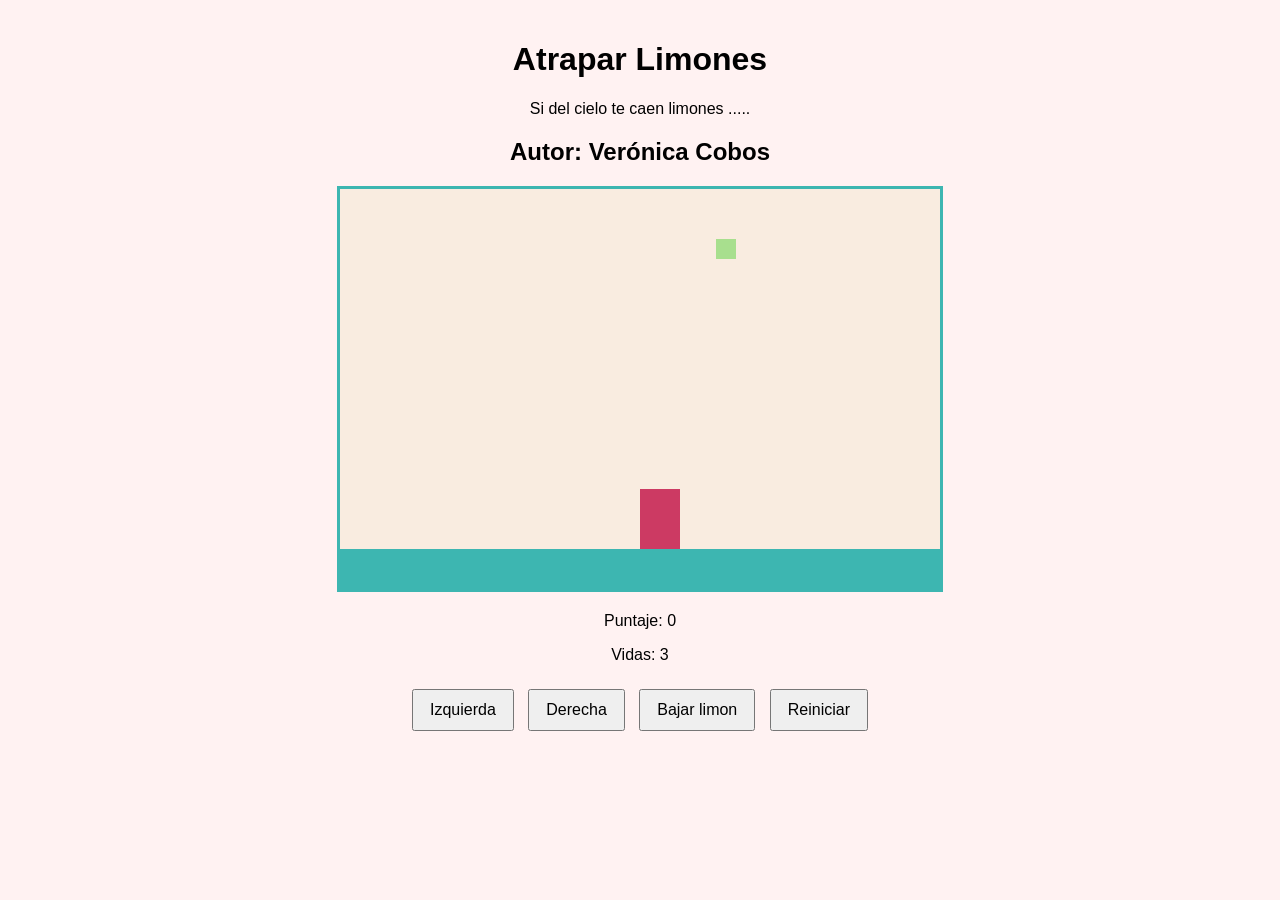
==== index.html @ 20c53a3b "Renombrando html principal" ====
<!DOCTYPE html>
<html>
<head>
  <title>Caza Limones</title>
  <link rel="stylesheet" href="limones.css"/>
  <script src="utils.js"></script>

</head>
<body onload="iniciar()">
  <div class="contenedor">
    <h1>Atrapar Limones</h1>
    <p>Si del cielo te caen limones ..... </p>
    <h2>Autor: Verónica Cobos</h2>
    <canvas id="areaJuego" width="600" height="400"></canvas>
    <div class="panel">
      <p>
        Puntaje: 
        <span id="txtPuntaje">0</span>
      </p>
      <p>
        Vidas: 
        <span id="txtVidas">3</span>
      </p>
    </div>
    <div class="botones">
      <button onclick="moverIzquierda();">Izquierda</button>
      <button onclick="moverDerecha();">Derecha</button>
      <button onclick="bajarLimon()">Bajar limon</button>
      <button onclick="reiniciar()">Reiniciar</button>
    </div>
  </div>

  <script src="limones.js"></script>
</body>
</html>
---- limones.css ----
body {
  font-family: Arial, sans-serif;
  background-color: #FFF2F2;
  color: black;
  text-align: center;
  margin: 0;
  padding: 20px;
}

.contenedor {
  max-width: 800px;
  margin: 0 auto;
}

canvas {
  background-color: #f9ece0;
  border: 3px solid #3DB6B1;
  display: block;
  margin: 20px auto;
}

.panel {
  margin: 20px 0;
}

.botones button {
  margin: 5px;
  padding: 10px 16px;
  font-size: 16px;
  cursor: pointer;
}
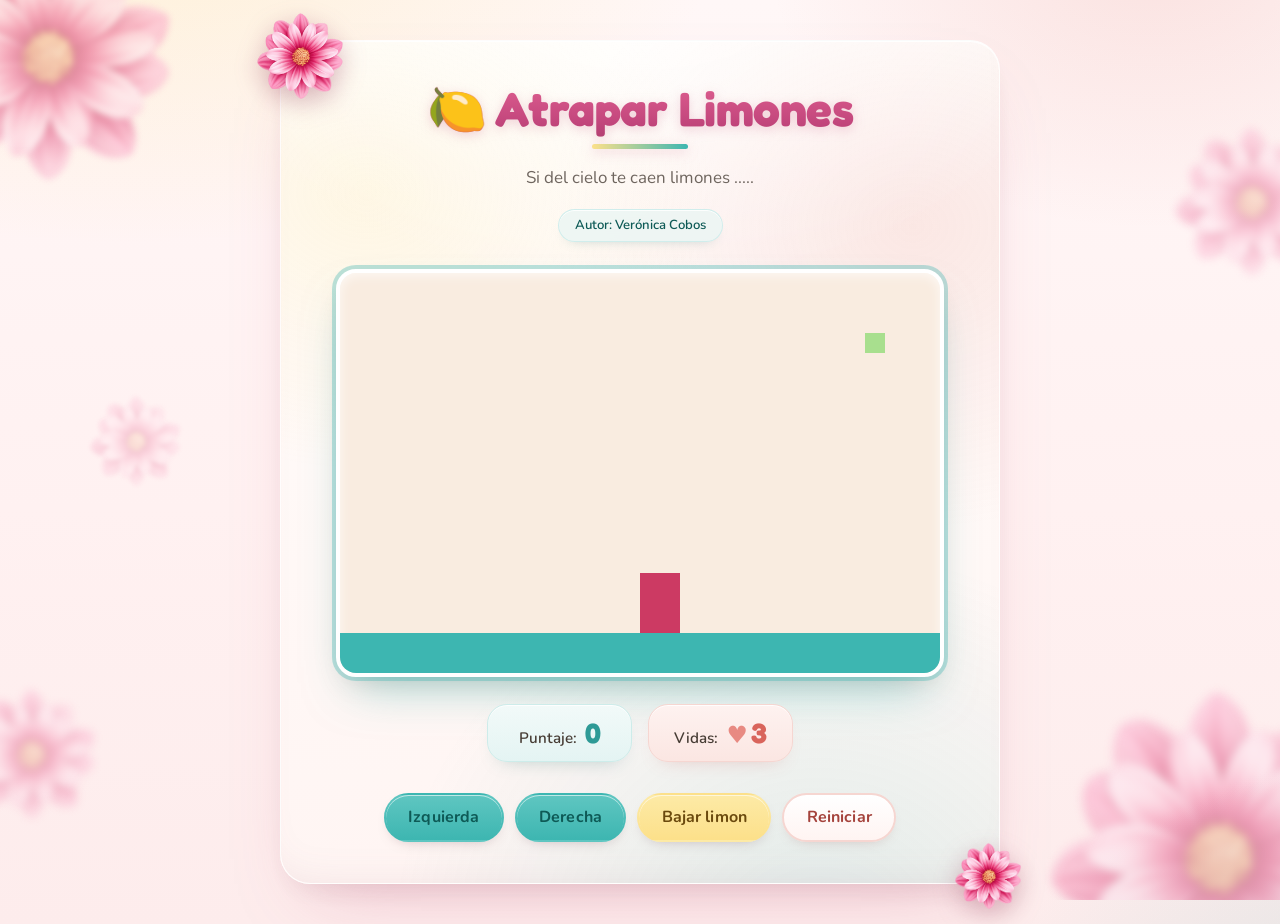
==== commit 722c6897: "Mejora de estilos y anadir imagen de flor" ====
--- a/index.html
+++ b/index.html
@@ -1,13 +1,34 @@
 <!DOCTYPE html>
-<html>
+<html lang="es">
 <head>
+  <meta charset="UTF-8">
+  <meta name="viewport" content="width=device-width, initial-scale=1">
   <title>Caza Limones</title>
+
+  <link rel="icon" href="flor.png">
+  <link rel="preconnect" href="https://fonts.googleapis.com">
+  <link rel="preconnect" href="https://fonts.gstatic.com" crossorigin>
+  <link href="https://fonts.googleapis.com/css2?family=Fredoka:wght@400;500;600;700&family=Nunito:wght@400;600;700;800&display=swap" rel="stylesheet">
+
   <link rel="stylesheet" href="limones.css"/>
   <script src="utils.js"></script>
-
 </head>
 <body onload="iniciar()">
+
+  <!-- Flores decorativas de fondo (solo adorno, no interfieren con el juego) -->
+  <div class="decoracion" aria-hidden="true">
+    <span class="flor flor--1"></span>
+    <span class="flor flor--2"></span>
+    <span class="flor flor--3"></span>
+    <span class="flor flor--4"></span>
+    <span class="flor flor--5"></span>
+  </div>
+
   <div class="contenedor">
+    <!-- Flores en las esquinas de la tarjeta -->
+    <span class="flor-esquina flor-esquina--tl" aria-hidden="true"></span>
+    <span class="flor-esquina flor-esquina--br" aria-hidden="true"></span>
+
     <h1>Atrapar Limones</h1>
     <p>Si del cielo te caen limones ..... </p>
     <h2>Autor: Verónica Cobos</h2>
@@ -32,4 +53,4 @@
 
   <script src="limones.js"></script>
 </body>
-</html>+</html>
--- a/limones.css
+++ b/limones.css
@@ -1,31 +1,375 @@
+/* ============================================================
+   Caza Limones — hoja de estilos
+   Paleta pastel original (rosa, crema, turquesa) + acentos
+   limón y coral. Ambiente floral con marmoleado, difuminados,
+   brillos y sombras. No se renombra ningún componente.
+   La imagen "flor.png" debe estar en la misma carpeta que index.html.
+   ============================================================ */
+
+:root {
+  /* Tipografías */
+  --font-display: 'Fredoka', 'Trebuchet MS', 'Segoe UI', system-ui, sans-serif;
+  --font-body: 'Nunito', 'Segoe UI', system-ui, -apple-system, sans-serif;
+
+  /* Imagen de la flor (reutilizada en toda la decoración) */
+  --flor: url("flor.png");
+
+  /* Superficies */
+  --surface: #FFFDF9;
+  --canvas-bg: #F9ECE0;    /* crema original del área de juego */
+
+  /* Turquesa (color de marca original) */
+  --teal: #3DB6B1;
+  --teal-deep: #2E9A96;
+  --teal-ink: #0E5A56;
+  --teal-soft: #E7F5F4;
+  --teal-border: #CDECEA;
+
+  /* Amarillo limón pastel */
+  --lemon: #FCE08A;
+  --lemon-ink: #6B4A0E;
+
+  /* Coral pastel */
+  --coral: #E88A82;
+  --coral-num: #D9645B;
+  --coral-ink: #A5433C;
+  --coral-soft: #FCEAE7;
+  --coral-border: #F6D6D1;
+
+  /* Texto */
+  --ink: #463C34;
+  --ink-soft: #6E655E;
+
+  /* Radios */
+  --radius-lg: 30px;
+  --radius-md: 20px;
+  --radius-pill: 999px;
+
+  /* Sombras suaves y con color */
+  --shadow-btn: 0 6px 14px -8px rgba(120, 80, 90, .40);
+  --shadow-btn-hover: 0 12px 22px -10px rgba(120, 80, 90, .50);
+}
+
+* { box-sizing: border-box; }
+
 body {
-  font-family: Arial, sans-serif;
-  background-color: #FFF2F2;
-  color: black;
+  font-family: var(--font-body);
+  color: var(--ink);
   text-align: center;
   margin: 0;
-  padding: 20px;
-}
-
+  padding: clamp(16px, 4vw, 40px);
+  min-height: 100vh;
+  display: flex;                 /* centra la tarjeta sin recortarla al desbordar */
+  position: relative;
+  overflow-x: hidden;            /* evita scroll lateral por las flores */
+  /* Fondo con veladuras pastel (iluminación difusa) */
+  background:
+    radial-gradient(1000px 560px at 10% -10%, rgba(252, 224, 138, .30), transparent 60%),
+    radial-gradient(900px 640px at 115% 120%, rgba(61, 182, 177, .22), transparent 58%),
+    radial-gradient(700px 500px at 90% -5%, rgba(232, 138, 130, .20), transparent 55%),
+    linear-gradient(180deg, #FFF7F7 0%, #FFF1F1 55%, #FDECEC 100%);
+}
+
+/* ============================================================
+   Flores decorativas de fondo (difuminadas, flotando)
+   ============================================================ */
+.decoracion {
+  position: fixed;
+  inset: 0;
+  overflow: hidden;
+  pointer-events: none;
+  z-index: 0;
+}
+
+.flor {
+  position: absolute;
+  background: var(--flor) center / contain no-repeat;
+  pointer-events: none;
+  will-change: transform;
+}
+
+.flor--1 { width: 250px; height: 250px; top: -70px;  left: -80px;  opacity: .45; filter: blur(3px); animation: flotar 16s ease-in-out infinite; }
+.flor--2 { width: 330px; height: 330px; bottom: -120px; right: -100px; opacity: .40; filter: blur(5px); animation: flotar 21s ease-in-out infinite reverse; }
+.flor--3 { width: 150px; height: 150px; top: 14%;   right: -45px;  opacity: .30; filter: blur(4px); animation: flotar 18s ease-in-out infinite 2s; }
+.flor--4 { width: 130px; height: 130px; bottom: 9%; left: -35px;   opacity: .30; filter: blur(4px); animation: flotar 23s ease-in-out infinite 1s reverse; }
+.flor--5 { width: 90px;  height: 90px;  top: 44%;   left: 7%;      opacity: .18; filter: blur(2px); animation: flotar 14s ease-in-out infinite 3s; }
+
+@keyframes flotar {
+  0%, 100% { transform: translateY(0) rotate(0deg); }
+  50%      { transform: translateY(-18px) rotate(6deg); }
+}
+
+/* ============================================================
+   Tarjeta principal (marmoleado + luz superior + sombra rosada)
+   ============================================================ */
 .contenedor {
-  max-width: 800px;
-  margin: 0 auto;
-}
-
+  position: relative;
+  z-index: 1;
+  margin: auto;
+  width: 100%;
+  max-width: 720px;
+  padding: clamp(1.6rem, 4vw, 2.6rem);
+  border-radius: var(--radius-lg);
+  border: 1px solid rgba(255, 255, 255, .8);
+  /* Marmoleado pastel + brillo de luz arriba + degradado base */
+  background:
+    radial-gradient(130% 90% at 50% -20%, rgba(255, 255, 255, .95), rgba(255, 255, 255, 0) 55%),
+    radial-gradient(80% 55% at 12% 18%, rgba(252, 224, 138, .20), transparent 60%),
+    radial-gradient(85% 60% at 88% 22%, rgba(232, 138, 130, .18), transparent 60%),
+    radial-gradient(100% 80% at 75% 108%, rgba(61, 182, 177, .16), transparent 60%),
+    linear-gradient(180deg, #FFFDFB 0%, #FFF5F3 100%);
+  box-shadow:
+    0 34px 70px -34px rgba(200, 90, 130, .35),   /* sombra rosada de elevación */
+    0 14px 30px -16px rgba(120, 80, 90, .20),
+    inset 0 1px 0 rgba(255, 255, 255, .95),      /* borde superior iluminado */
+    inset 0 -26px 50px -40px rgba(150, 90, 110, .18); /* leve viñeta inferior */
+}
+
+/* Flores crocantes en las esquinas de la tarjeta */
+.flor-esquina {
+  position: absolute;
+  width: 86px;
+  height: 86px;
+  background: var(--flor) center / contain no-repeat;
+  filter: drop-shadow(0 8px 12px rgba(150, 60, 90, .35));
+  pointer-events: none;
+  z-index: 2;
+}
+.flor-esquina--tl { top: -28px; left: -24px; animation: mecerTL 7s ease-in-out infinite; }
+.flor-esquina--br { bottom: -26px; right: -22px; width: 66px; height: 66px; animation: mecerBR 8s ease-in-out infinite; }
+
+@keyframes mecerTL {
+  0%, 100% { transform: rotate(-16deg) translateY(0); }
+  50%      { transform: rotate(-8deg) translateY(-5px); }
+}
+@keyframes mecerBR {
+  0%, 100% { transform: rotate(12deg) translateY(0); }
+  50%      { transform: rotate(20deg) translateY(-4px); }
+}
+
+/* ============================================================
+   Título
+   ============================================================ */
+h1 {
+  font-family: var(--font-display);
+  font-weight: 700;
+  font-size: clamp(2.1rem, 6.5vw, 3rem);
+  line-height: 1.08;
+  letter-spacing: -.5px;
+  margin: 0;
+  /* Texto con degradado rosado (con color de respaldo) */
+  color: #B83E6E;
+  background: linear-gradient(180deg, #DE5E90 0%, #C2467C 60%, #A83A6A 100%);
+  -webkit-background-clip: text;
+  background-clip: text;
+  -webkit-text-fill-color: transparent;
+  filter: drop-shadow(0 3px 6px rgba(200, 90, 130, .25));
+}
+
+/* Limón que acompaña al título con un balanceo suave */
+h1::before {
+  content: "🍋";
+  -webkit-text-fill-color: initial;   /* que el emoji conserve su color */
+  display: inline-block;
+  margin-right: .5rem;
+  animation: bob 3.2s ease-in-out infinite;
+}
+
+/* Subrayado degradado limón → turquesa */
+h1::after {
+  content: "";
+  display: block;
+  width: clamp(60px, 20%, 96px);
+  height: 5px;
+  margin: .6rem auto 0;
+  border-radius: var(--radius-pill);
+  background: linear-gradient(90deg, var(--lemon), var(--teal));
+}
+
+@keyframes bob {
+  0%, 100% { transform: translateY(0) rotate(-4deg); }
+  50%      { transform: translateY(-6px) rotate(4deg); }
+}
+
+/* ============================================================
+   Subtítulo y crédito del autor
+   ============================================================ */
+.contenedor > p {
+  max-width: 44ch;
+  margin: 1rem auto 0;
+  color: var(--ink-soft);
+  font-size: 1.06rem;
+  line-height: 1.55;
+}
+
+h2 {
+  display: inline-block;
+  margin: 1.1rem auto 0;
+  padding: .4rem 1rem;
+  font-family: var(--font-body);
+  font-size: .82rem;
+  font-weight: 600;
+  color: var(--teal-ink);
+  background: rgba(231, 245, 244, .7);
+  border: 1px solid rgba(205, 236, 234, .9);
+  border-radius: var(--radius-pill);
+  box-shadow: inset 0 1px 0 rgba(255, 255, 255, .85), 0 6px 14px -10px rgba(45, 120, 116, .40);
+  -webkit-backdrop-filter: blur(4px);
+  backdrop-filter: blur(4px);
+}
+
+/* ============================================================
+   Área de juego (marco iluminado con resplandor de color)
+   ============================================================ */
 canvas {
-  background-color: #f9ece0;
-  border: 3px solid #3DB6B1;
+  background: var(--canvas-bg);
+  border: 4px solid #FFFFFF;
+  border-radius: var(--radius-md);
   display: block;
-  margin: 20px auto;
-}
-
+  margin: 1.7rem auto;
+  max-width: 100%;
+  height: auto;
+  box-shadow:
+    0 0 0 4px rgba(61, 182, 177, .35),          /* aro turquesa */
+    0 24px 48px -18px rgba(61, 182, 177, .55),  /* resplandor turquesa */
+    0 12px 26px -12px rgba(232, 138, 130, .45), /* resplandor coral */
+    inset 0 2px 12px rgba(255, 255, 255, .70);  /* luz interna */
+}
+
+/* ============================================================
+   Panel de marcadores (tarjetas con brillo)
+   ============================================================ */
 .panel {
-  margin: 20px 0;
+  display: flex;
+  flex-wrap: wrap;
+  justify-content: center;
+  gap: 1rem;
+  margin: 1.6rem 0 .5rem;
+}
+
+.panel p {
+  margin: 0;
+  display: flex;
+  align-items: baseline;
+  justify-content: center;
+  gap: .5rem;
+  min-width: 145px;
+  padding: .85rem 1.4rem;
+  border-radius: var(--radius-md);
+  font-size: .95rem;
+  font-weight: 600;
+  color: var(--ink);
+}
+
+/* 1ª tarjeta = Puntaje (turquesa) · 2ª = Vidas (coral) */
+.panel p:nth-of-type(1) {
+  background: linear-gradient(180deg, #F2FAF9, #E4F4F3);
+  border: 1.5px solid var(--teal-border);
+  box-shadow: inset 0 1px 0 rgba(255, 255, 255, .85), 0 10px 20px -14px rgba(45, 120, 116, .40);
+}
+.panel p:nth-of-type(2) {
+  background: linear-gradient(180deg, #FEF2F0, #FBE6E2);
+  border: 1.5px solid var(--coral-border);
+  box-shadow: inset 0 1px 0 rgba(255, 255, 255, .85), 0 10px 20px -14px rgba(200, 90, 90, .35);
+}
+
+.panel span {
+  font-family: var(--font-display);
+  font-weight: 700;
+  font-size: 1.75rem;
+  line-height: 1;
+}
+
+#txtPuntaje { color: var(--teal-deep); }
+#txtVidas   { color: var(--coral-num); }
+
+/* Corazoncito antes de las vidas (se mantiene aunque JS cambie el número) */
+#txtVidas::before {
+  content: "♥";
+  color: var(--coral);
+  font-size: .85em;
+  margin-right: .18rem;
+}
+
+/* ============================================================
+   Botones (pastel glossy con luz e sombra)
+   ============================================================ */
+.botones {
+  display: flex;
+  flex-wrap: wrap;
+  justify-content: center;
+  gap: .7rem;
+  margin-top: 1.9rem;
 }
 
 .botones button {
-  margin: 5px;
-  padding: 10px 16px;
-  font-size: 16px;
+  font-family: var(--font-body);
+  font-size: 1rem;
+  font-weight: 700;
+  letter-spacing: .1px;
+  padding: .72rem 1.4rem;
+  border: 2px solid transparent;
+  border-radius: var(--radius-pill);
   cursor: pointer;
+  color: var(--teal-ink);
+  background: linear-gradient(180deg, #5FC6C1, #3DB6B1);
+  box-shadow: inset 0 1px 0 rgba(255, 255, 255, .60), var(--shadow-btn);
+  transition: transform .15s ease, box-shadow .15s ease,
+              filter .15s ease, border-color .15s ease;
+}
+
+.botones button:hover {
+  transform: translateY(-2px);
+  filter: brightness(1.05) saturate(1.05);
+  box-shadow: inset 0 1px 0 rgba(255, 255, 255, .60), var(--shadow-btn-hover);
+}
+
+.botones button:active {
+  transform: translateY(0);
+  box-shadow: inset 0 2px 5px rgba(0, 0, 0, .12), var(--shadow-btn);
+}
+
+/* 3er botón = "Bajar limon" (acción principal, amarillo limón) */
+.botones button:nth-child(3) {
+  color: var(--lemon-ink);
+  background: linear-gradient(180deg, #FDEAA6, #FCE08A);
+}
+
+/* 4º botón = "Reiniciar" (secundario, contorno coral) */
+.botones button:nth-child(4) {
+  color: var(--coral-ink);
+  background: linear-gradient(180deg, #FFFFFF, #FFF4F2);
+  border-color: var(--coral-border);
+  box-shadow: inset 0 1px 0 rgba(255, 255, 255, .90), 0 6px 14px -9px rgba(150, 90, 90, .40);
+}
+.botones button:nth-child(4):hover {
+  border-color: var(--coral);
+  filter: none;
+  background: linear-gradient(180deg, #FFFFFF, #FCEAE7);
+}
+
+/* Foco visible con teclado (accesibilidad) */
+.botones button:focus-visible {
+  outline: 3px solid var(--teal);
+  outline-offset: 3px;
+}
+
+/* ============================================================
+   Pantallas pequeñas
+   ============================================================ */
+@media (max-width: 560px) {
+  .contenedor { padding: 1.5rem 1.15rem; border-radius: 24px; }
+  .botones button { flex: 1 1 44%; }        /* dos botones por fila */
+  .flor--3, .flor--5 { display: none; }     /* menos flores en móvil */
+  .flor-esquina--br { width: 54px; height: 54px; }
+}
+
+/* ============================================================
+   Preferencia del sistema: menos movimiento
+   ============================================================ */
+@media (prefers-reduced-motion: reduce) {
+  *, *::before, *::after {
+    animation: none !important;
+    transition: none !important;
+  }
 }
